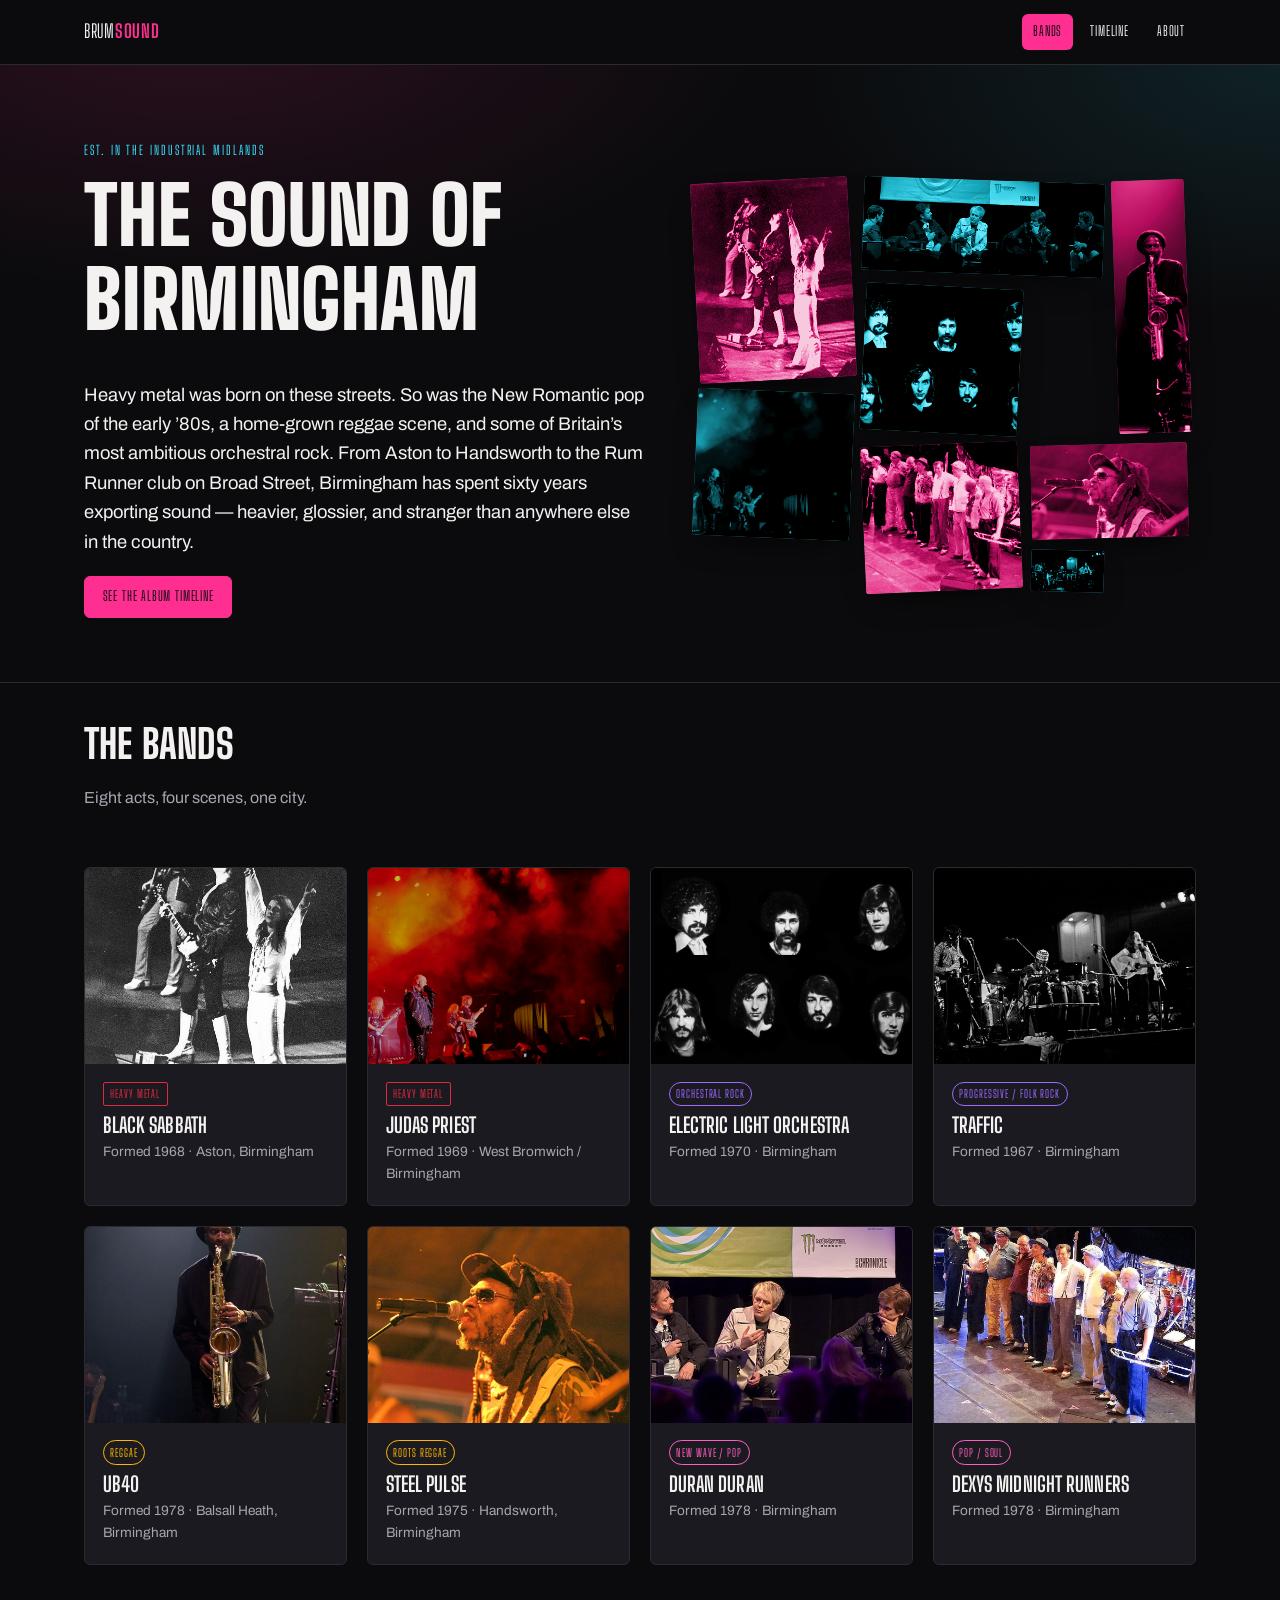
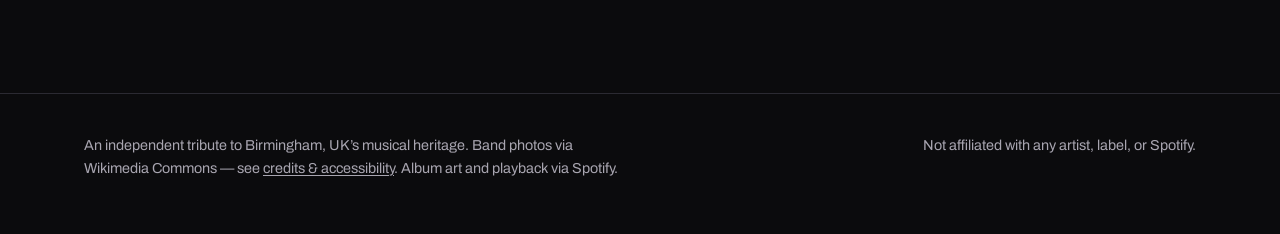
==== index.html @ 307f9cf7 "chore: project setup" ====
<!doctype html>
<html lang="en">
<head>
<meta charset="utf-8">
<meta name="viewport" content="width=device-width, initial-scale=1">
<title>BrumSound — The Sound of Birmingham</title>
<meta name="description" content="A musical heritage site profiling Birmingham&#x27;s most influential bands: Black Sabbath, Judas Priest, ELO, Traffic, UB40, Steel Pulse, Duran Duran and Dexys Midnight Runners.">
<link rel="preconnect" href="https://fonts.googleapis.com">
<link rel="preconnect" href="https://fonts.gstatic.com" crossorigin>
<link rel="stylesheet" href="css/base.css">
<link rel="stylesheet" href="css/themes.css">
</head>
<body>
<a class="skip-link" href="#main">Skip to content</a>
<header class="site-header">
  <div class="container">
    <a class="site-logo" href="index.html">Brum<strong>Sound</strong></a>
    <nav class="site-nav" aria-label="Primary">
      <ul>
        <li><a href="index.html">Bands</a></li>
        <li><a href="timeline.html">Timeline</a></li>
        <li><a href="about.html">About</a></li>
      </ul>
    </nav>
  </div>
</header>
<main id="main">
  <section class="hero">
    <div class="container hero-grid">
      <div class="hero-copy">
        <span class="eyebrow">Est. in the industrial Midlands</span>
        <h1>The Sound of Birmingham</h1>
        <p class="lede">Heavy metal was born on these streets. So was the New Romantic pop of the early &rsquo;80s,
          a home-grown reggae scene, and some of Britain&rsquo;s most ambitious orchestral rock. From
          Aston to Handsworth to the Rum Runner club on Broad Street, Birmingham has spent sixty years
          exporting sound &mdash; heavier, glossier, and stranger than anywhere else in the country.</p>
        <p><a class="btn" href="timeline.html">See the album timeline</a></p>
      </div>
      <div class="hero-collage" aria-hidden="true">
        <div class="collage-tile ct-1"><img src="images/black-sabbath.jpg" alt="" loading="lazy" width="501" height="640"></div>
        <div class="collage-tile ct-2"><img src="images/duran-duran.jpg" alt="" loading="lazy" width="960" height="357"></div>
        <div class="collage-tile ct-3"><img src="images/ub40.jpg" alt="" loading="lazy" width="960" height="1440"></div>
        <div class="collage-tile ct-4"><img src="images/elo.png" alt="" loading="lazy" width="846" height="582"></div>
        <div class="collage-tile ct-5"><img src="images/steel-pulse.jpg" alt="" loading="lazy" width="960" height="640"></div>
        <div class="collage-tile ct-6"><img src="images/judas-priest.jpg" alt="" loading="lazy" width="960" height="639"></div>
        <div class="collage-tile ct-7"><img src="images/dexys.jpg" alt="" loading="lazy" width="960" height="779"></div>
        <div class="collage-tile ct-8"><img src="images/traffic.jpg" alt="" loading="lazy" width="960" height="641"></div>
      </div>
    </div>
  </section>

  <section class="container">
    <h2 style="margin-top:2.5rem;">The Bands</h2>
    <p>Eight acts, four scenes, one city.</p>
    <div class="band-grid">
      <a class="band-card" href="bands/black-sabbath.html">
        <div class="band-card-media">
          <img src="images/black-sabbath.jpg" alt="" loading="lazy" width="501" height="640">
        </div>
        <div class="band-card-body" data-theme="metal">
          <span class="badge">Heavy Metal</span>
          <h3>Black Sabbath</h3>
          <p class="meta">Formed 1968 &middot; Aston, Birmingham</p>
        </div>
      </a>
      <a class="band-card" href="bands/judas-priest.html">
        <div class="band-card-media">
          <img src="images/judas-priest.jpg" alt="" loading="lazy" width="960" height="639">
        </div>
        <div class="band-card-body" data-theme="metal">
          <span class="badge">Heavy Metal</span>
          <h3>Judas Priest</h3>
          <p class="meta">Formed 1969 &middot; West Bromwich / Birmingham</p>
        </div>
      </a>
      <a class="band-card" href="bands/elo.html">
        <div class="band-card-media">
          <img src="images/elo.png" alt="" loading="lazy" width="846" height="582">
        </div>
        <div class="band-card-body" data-theme="cosmic">
          <span class="badge">Orchestral Rock</span>
          <h3>Electric Light Orchestra</h3>
          <p class="meta">Formed 1970 &middot; Birmingham</p>
        </div>
      </a>
      <a class="band-card" href="bands/traffic.html">
        <div class="band-card-media">
          <img src="images/traffic.jpg" alt="" loading="lazy" width="960" height="641">
        </div>
        <div class="band-card-body" data-theme="cosmic">
          <span class="badge">Progressive / Folk Rock</span>
          <h3>Traffic</h3>
          <p class="meta">Formed 1967 &middot; Birmingham</p>
        </div>
      </a>
      <a class="band-card" href="bands/ub40.html">
        <div class="band-card-media">
          <img src="images/ub40.jpg" alt="" loading="lazy" width="960" height="1440">
        </div>
        <div class="band-card-body" data-theme="reggae">
          <span class="badge">Reggae</span>
          <h3>UB40</h3>
          <p class="meta">Formed 1978 &middot; Balsall Heath, Birmingham</p>
        </div>
      </a>
      <a class="band-card" href="bands/steel-pulse.html">
        <div class="band-card-media">
          <img src="images/steel-pulse.jpg" alt="" loading="lazy" width="960" height="640">
        </div>
        <div class="band-card-body" data-theme="reggae">
          <span class="badge">Roots Reggae</span>
          <h3>Steel Pulse</h3>
          <p class="meta">Formed 1975 &middot; Handsworth, Birmingham</p>
        </div>
      </a>
      <a class="band-card" href="bands/duran-duran.html">
        <div class="band-card-media">
          <img src="images/duran-duran.jpg" alt="" loading="lazy" width="960" height="357">
        </div>
        <div class="band-card-body" data-theme="pop">
          <span class="badge">New Wave / Pop</span>
          <h3>Duran Duran</h3>
          <p class="meta">Formed 1978 &middot; Birmingham</p>
        </div>
      </a>
      <a class="band-card" href="bands/dexys.html">
        <div class="band-card-media">
          <img src="images/dexys.jpg" alt="" loading="lazy" width="960" height="779">
        </div>
        <div class="band-card-body" data-theme="pop">
          <span class="badge">Pop / Soul</span>
          <h3>Dexys Midnight Runners</h3>
          <p class="meta">Formed 1978 &middot; Birmingham</p>
        </div>
      </a>
    </div>
  </section>
</main>
<footer class="site-footer">
  <div class="container">
    <p>An independent tribute to Birmingham, UK&rsquo;s musical heritage. Band photos via Wikimedia Commons
      &mdash; see <a href="about.html">credits &amp; accessibility</a>. Album art and playback via Spotify.</p>
    <p>Not affiliated with any artist, label, or Spotify.</p>
  </div>
</footer>
<script src="js/main.js"></script>
</body>
</html>
---- css/base.css ----
/* Birmingham Musical Heritage — base design system
   Shared skeleton: dark ground, one neon accent thread, bold display type.
   Per-band "mood" overrides live in themes.css and hang off [data-theme]. */

@import url('https://fonts.googleapis.com/css2?family=Big+Shoulders+Display:wght@600;700;800;900&family=Archivo:wght@400;500;600&display=swap');

:root {
  --bg: #0b0b0d;
  --bg-elevated: #16151a;
  --bg-card: #1b1a20;
  --text: #f4f2f0;
  --text-muted: #a8a5b0;
  --border: #2b2a32;

  /* the one thread that ties every page together, metal or pop */
  --accent: #ff2f92;
  --accent-2: #33e6ff;

  /* per-band mood, overridden by themes.css; sane defaults here */
  --accent-band: var(--accent);
  --accent-band-2: var(--accent-2);
  --band-tint: #141318;
  --shape-radius: 6px;

  --font-display: 'Big Shoulders Display', 'Arial Narrow', sans-serif;
  --font-body: 'Archivo', system-ui, -apple-system, sans-serif;

  --container: 72rem;
  color-scheme: dark;
}

* { box-sizing: border-box; }

html { scroll-behavior: smooth; }
@media (prefers-reduced-motion: reduce) {
  html { scroll-behavior: auto; }
  *, *::before, *::after { animation-duration: 0.01ms !important; animation-iteration-count: 1 !important; transition-duration: 0.01ms !important; }
}

body {
  margin: 0;
  background: var(--bg);
  color: var(--text);
  font-family: var(--font-body);
  line-height: 1.6;
  -webkit-font-smoothing: antialiased;
}

img { max-width: 100%; display: block; }

a {
  color: var(--accent-2);
  text-decoration-thickness: 1px;
  text-underline-offset: 0.15em;
}
a:hover { color: var(--accent); }

:focus-visible {
  outline: 3px solid var(--accent);
  outline-offset: 3px;
}

h1, h2, h3, h4 {
  font-family: var(--font-display);
  font-weight: 800;
  text-transform: uppercase;
  letter-spacing: 0.005em;
  line-height: 1.05;
  margin: 0 0 0.5em;
}

h1 { font-size: clamp(2.8rem, 7vw, 5rem); font-weight: 900; }
h2 { font-size: clamp(1.8rem, 4vw, 2.5rem); }
h3 { font-size: 1.3rem; font-weight: 700; }

p { margin: 0 0 1em; color: var(--text-muted); max-width: 68ch; }

.container {
  max-width: var(--container);
  margin: 0 auto;
  padding: 0 1.25rem;
}

/* skip link */
.skip-link {
  position: absolute;
  left: -999px;
  top: auto;
  background: var(--accent);
  color: #0b0b0d;
  padding: 0.75em 1.25em;
  font-weight: 600;
  z-index: 100;
  border-radius: 0 0 6px 0;
}
.skip-link:focus {
  left: 0;
  top: 0;
}

/* site header */
.site-header {
  border-bottom: 1px solid var(--border);
  position: sticky;
  top: 0;
  background: var(--bg);
  z-index: 50;
}
.site-header .container {
  display: flex;
  flex-wrap: wrap;
  align-items: center;
  justify-content: space-between;
  gap: 0.75rem;
  padding-top: 0.9rem;
  padding-bottom: 0.9rem;
}
.site-logo {
  font-family: var(--font-display);
  text-transform: uppercase;
  font-size: 1.15rem;
  letter-spacing: 0.04em;
  color: var(--text);
  text-decoration: none;
}
.site-logo:hover { color: var(--accent); }
.site-logo strong { color: var(--accent); }

.site-nav ul {
  list-style: none;
  display: flex;
  flex-wrap: wrap;
  gap: 0.4rem;
  margin: 0;
  padding: 0;
}
.site-nav a {
  display: inline-block;
  color: var(--text);
  text-decoration: none;
  font-family: var(--font-display);
  text-transform: uppercase;
  font-size: 0.85rem;
  letter-spacing: 0.06em;
  padding: 0.5em 0.8em;
  border-radius: var(--shape-radius, 6px);
}
.site-nav a:hover,
.site-nav a[aria-current="page"] {
  color: #0b0b0d;
  background: var(--accent);
}

/* footer */
.site-footer {
  border-top: 1px solid var(--border);
  margin-top: 4rem;
  padding: 2.5rem 0;
  color: var(--text-muted);
  font-size: 0.9rem;
}
.site-footer a { color: var(--text-muted); }
.site-footer a:hover { color: var(--accent-2); }
.site-footer .container {
  display: flex;
  flex-wrap: wrap;
  justify-content: space-between;
  gap: 1rem;
}

/* hero */
.hero {
  padding: 4.5rem 0 3rem;
  border-bottom: 1px solid var(--border);
  background:
    radial-gradient(60rem 30rem at 15% -10%, rgba(255,47,146,0.14), transparent 60%),
    radial-gradient(50rem 26rem at 100% 0%, rgba(51,230,255,0.10), transparent 60%);
}
.hero p.lede {
  font-size: 1.15rem;
  color: var(--text);
  max-width: 60ch;
}

.hero-grid {
  display: grid;
  grid-template-columns: minmax(0, 1.05fr) minmax(0, 0.95fr);
  gap: 2.5rem;
  align-items: center;
}
@media (max-width: 58rem) {
  .hero-grid { grid-template-columns: 1fr; }
}

/* hero photo collage: a pinned-up wall of the bands, in duotone */
.hero-collage {
  display: grid;
  grid-template-columns: repeat(6, 1fr);
  grid-auto-rows: 2.6rem;
  gap: 0.7rem;
  padding: 1rem 0.5rem;
}
.collage-tile {
  position: relative;
  overflow: hidden;
  border-radius: 3px;
  box-shadow: 0 14px 30px -12px rgba(0, 0, 0, 0.7);
  transform: rotate(var(--tilt, 0deg));
  transition: transform 0.2s ease;
}
.collage-tile:hover { transform: rotate(var(--tilt, 0deg)) scale(1.04); z-index: 2; }
.collage-tile img {
  width: 100%;
  height: 100%;
  object-fit: cover;
  filter: grayscale(1) contrast(1.2) brightness(0.85);
}
.collage-tile::after {
  content: "";
  position: absolute;
  inset: 0;
  mix-blend-mode: color;
  background: var(--tile-tint, var(--accent));
  opacity: 0.82;
  transition: opacity 0.2s ease;
}
.collage-tile:hover::after { opacity: 0.15; }

.ct-1 { grid-column: 1 / 3; grid-row: 1 / 5; --tilt: -3deg; --tile-tint: var(--accent); }
.ct-2 { grid-column: 3 / 6; grid-row: 1 / 3; --tilt: 2deg; --tile-tint: var(--accent-2); }
.ct-3 { grid-column: 6 / 7; grid-row: 1 / 6; --tilt: -2deg; --tile-tint: var(--accent); }
.ct-4 { grid-column: 3 / 5; grid-row: 3 / 6; --tilt: 3deg; --tile-tint: var(--accent-2); }
.ct-5 { grid-column: 5 / 7; grid-row: 6 / 8; --tilt: -1.5deg; --tile-tint: var(--accent); }
.ct-6 { grid-column: 1 / 3; grid-row: 5 / 8; --tilt: 2.5deg; --tile-tint: var(--accent-2); }
.ct-7 { grid-column: 3 / 5; grid-row: 6 / 9; --tilt: -2.5deg; --tile-tint: var(--accent); }
.ct-8 { grid-column: 5 / 6; grid-row: 8 / 9; --tilt: 1.5deg; --tile-tint: var(--accent-2); }

@media (max-width: 58rem) {
  .hero-collage { grid-auto-rows: 3.6rem; }
}
@media (max-width: 30rem) {
  .hero-collage {
    grid-template-columns: repeat(4, 1fr);
    grid-auto-rows: 3.2rem;
  }
  .ct-1 { grid-column: 1 / 3; grid-row: 1 / 4; }
  .ct-2 { grid-column: 3 / 5; grid-row: 1 / 3; }
  .ct-3 { display: none; }
  .ct-4 { grid-column: 3 / 5; grid-row: 3 / 5; }
  .ct-5 { display: none; }
  .ct-6 { grid-column: 1 / 3; grid-row: 4 / 6; }
  .ct-7 { grid-column: 3 / 5; grid-row: 5 / 7; }
  .ct-8 { display: none; }
}
@media (prefers-reduced-motion: reduce) {
  .collage-tile:hover { transform: rotate(var(--tilt, 0deg)); }
}
.eyebrow {
  font-family: var(--font-display);
  text-transform: uppercase;
  letter-spacing: 0.15em;
  font-size: 0.8rem;
  color: var(--accent-2);
  display: inline-block;
  margin-bottom: 0.75rem;
}

/* band grid on homepage */
.band-grid {
  display: grid;
  grid-template-columns: repeat(auto-fill, minmax(15.5rem, 1fr));
  gap: 1.25rem;
  padding: 2.5rem 0 4rem;
}
.band-card {
  background: var(--bg-card);
  border: 1px solid var(--border);
  border-radius: var(--shape-radius, 8px);
  overflow: hidden;
  text-decoration: none;
  color: var(--text);
  display: flex;
  flex-direction: column;
  transition: transform 0.15s ease, border-color 0.15s ease;
}
.band-card:hover,
.band-card:focus-visible {
  transform: translateY(-3px);
  border-color: var(--accent-band, var(--accent));
}
.band-card .band-card-media {
  aspect-ratio: 4 / 3;
  overflow: hidden;
  background: #000;
}
.band-card img { width: 100%; height: 100%; object-fit: cover; }
.band-card-body { padding: 1rem 1.1rem 1.25rem; }
.band-card h3 { margin-bottom: 0.25rem; }
.band-card .meta { color: var(--text-muted); font-size: 0.85rem; margin: 0; }
.badge {
  display: inline-block;
  font-family: var(--font-display);
  text-transform: uppercase;
  font-size: 0.7rem;
  letter-spacing: 0.08em;
  padding: 0.2em 0.6em;
  border-radius: 999px;
  border: 1px solid currentColor;
  color: var(--accent-band, var(--accent));
  margin-bottom: 0.6rem;
}

/* section spacing */
.section { padding: 3rem 0; }
.section-tight { padding: 1.5rem 0 3rem; }

/* band page */
.band-hero {
  padding: 3rem 0 2.5rem;
  border-bottom: 1px solid var(--border);
  background: linear-gradient(180deg, var(--band-tint), var(--bg) 85%);
}
.band-hero-grid {
  display: grid;
  grid-template-columns: minmax(0, 1.1fr) minmax(0, 0.9fr);
  gap: 2.5rem;
  align-items: center;
}
@media (max-width: 46rem) {
  .band-hero-grid { grid-template-columns: 1fr; }
}
.band-photo {
  border-radius: var(--shape-radius, 8px);
  overflow: hidden;
  border: 1px solid var(--border);
}
.band-photo img { width: 100%; height: auto; }
.photo-credit {
  font-size: 0.78rem;
  color: var(--text-muted);
  margin-top: 0.5rem;
}
.photo-credit a { color: var(--text-muted); }

.meta-list {
  list-style: none;
  padding: 0;
  margin: 1.25rem 0;
  display: grid;
  grid-template-columns: repeat(auto-fit, minmax(9rem, 1fr));
  gap: 1rem;
}
.meta-list dt {
  font-family: var(--font-display);
  text-transform: uppercase;
  font-size: 0.72rem;
  letter-spacing: 0.08em;
  color: var(--accent-band, var(--accent));
  margin-bottom: 0.2rem;
}
.meta-list dd { margin: 0; color: var(--text); font-size: 0.95rem; }

.members {
  list-style: none;
  padding: 0;
  margin: 0.5rem 0 0;
}
.members li {
  padding: 0.4em 0;
  border-bottom: 1px dashed var(--border);
  color: var(--text);
}
.members li:last-child { border-bottom: none; }

/* discography */
.discography {
  display: grid;
  gap: 1.5rem;
  grid-template-columns: repeat(auto-fit, minmax(17rem, 1fr));
}
.album-card {
  background: var(--bg-card);
  border: 1px solid var(--border);
  border-radius: var(--shape-radius, 8px);
  padding: 1.1rem;
}
.album-card h3 {
  font-size: 1.05rem;
  margin-bottom: 0.1rem;
}
.album-year {
  color: var(--accent-band, var(--accent));
  font-family: var(--font-display);
  font-size: 0.85rem;
  letter-spacing: 0.04em;
  margin: 0 0 0.75rem;
}
.spotify-embed {
  border-radius: 8px;
  overflow: hidden;
  border: 1px solid var(--border);
}
.spotify-embed iframe { display: block; width: 100%; }
.spotify-link {
  display: inline-block;
  margin-top: 0.7rem;
  font-size: 0.85rem;
}

/* buttons */
.btn {
  display: inline-block;
  font-family: var(--font-display);
  text-transform: uppercase;
  letter-spacing: 0.06em;
  font-size: 0.85rem;
  text-decoration: none;
  padding: 0.7em 1.3em;
  border-radius: var(--shape-radius, 6px);
  background: var(--accent);
  color: #0b0b0d;
  border: 1px solid var(--accent);
}
.btn:hover { background: transparent; color: var(--accent); }
.btn-outline {
  background: transparent;
  color: var(--text);
  border-color: var(--border);
}
.btn-outline:hover { border-color: var(--accent-2); color: var(--accent-2); }

/* about page */
.credit-list {
  list-style: none;
  padding: 0;
  margin: 1rem 0;
  display: grid;
  gap: 0.6rem;
}
.credit-list li {
  padding: 0.6rem 0.8rem;
  background: var(--bg-card);
  border: 1px solid var(--border);
  border-radius: 6px;
  font-size: 0.9rem;
}

/* visually-hidden utility */
.visually-hidden {
  position: absolute;
  width: 1px; height: 1px;
  padding: 0; margin: -1px;
  overflow: hidden;
  clip: rect(0,0,0,0);
  white-space: nowrap;
  border: 0;
}
---- css/themes.css ----
/* Per-band mood shifts. One layout system (base.css), four moods. */

[data-theme="metal"] {
  --accent-band: #e0293f;
  --accent-band-2: #c7cad1;
  --band-tint: #1a0508;
  --shape-radius: 2px;
}

[data-theme="pop"] {
  --accent-band: #ff5fc1;
  --accent-band-2: #ffd23f;
  --band-tint: #1a0c1f;
  --shape-radius: 999px;
}

[data-theme="reggae"] {
  --accent-band: #ffb703;
  --accent-band-2: #2fbf71;
  --band-tint: #10140a;
  --shape-radius: 10px;
}

[data-theme="cosmic"] {
  --accent-band: #9a6bff;
  --accent-band-2: #4ea8ff;
  --band-tint: #090920;
  --shape-radius: 999px;
}

/* metal: sharper corners everywhere on the page */
[data-theme="metal"] .band-photo,
[data-theme="metal"] .album-card,
[data-theme="metal"] .badge {
  border-radius: 2px;
}

/* pop: rounder, glossier cards */
[data-theme="pop"] .band-photo,
[data-theme="pop"] .album-card {
  border-radius: 18px;
}

/* cosmic: soft glow behind the hero photo */
[data-theme="cosmic"] .band-photo {
  box-shadow: 0 0 60px -10px rgba(154, 107, 255, 0.35);
}

/* reggae: warm glow */
[data-theme="reggae"] .band-photo {
  box-shadow: 0 0 50px -12px rgba(255, 183, 3, 0.3);
}

/* timeline diagram */
.timeline-wrap {
  overflow-x: auto;
  padding-bottom: 1rem;
  margin: 0 -1.25rem;
  padding-left: 1.25rem;
  padding-right: 1.25rem;
}
.timeline-diagram {
  position: relative;
  min-width: 64rem;
  padding: 1rem 0 0.5rem;
}
.timeline-axis {
  position: relative;
  height: 2rem;
  border-bottom: 1px solid var(--border);
  margin-bottom: 0.5rem;
}
.timeline-tick {
  position: absolute;
  bottom: 0;
  transform: translateX(-50%);
  font-family: var(--font-display);
  font-size: 0.75rem;
  color: var(--text-muted);
  padding-bottom: 0.4rem;
  border-left: 1px solid var(--border);
  padding-left: 0.4rem;
  height: 100%;
  display: flex;
  align-items: flex-end;
}
.timeline-lane {
  position: relative;
  height: 3.1rem;
  border-bottom: 1px dashed var(--border);
  display: flex;
  align-items: center;
}
.timeline-lane-label {
  position: sticky;
  left: 0;
  background: var(--bg);
  padding-right: 0.75rem;
  font-family: var(--font-display);
  text-transform: uppercase;
  font-size: 0.78rem;
  letter-spacing: 0.04em;
  color: var(--text);
  white-space: nowrap;
  width: 9rem;
  flex: none;
}
.timeline-track { position: relative; flex: 1; height: 100%; }
.timeline-node {
  position: absolute;
  top: 50%;
  transform: translate(-50%, -50%);
  width: 0.65rem;
  height: 0.65rem;
  border-radius: 50%;
  border: 2px solid var(--bg);
  text-decoration: none;
}
.timeline-node:hover,
.timeline-node:focus-visible {
  width: 0.85rem;
  height: 0.85rem;
  z-index: 2;
}
.timeline-node-label {
  position: absolute;
  top: 1.1rem;
  left: 50%;
  transform: translateX(-50%);
  font-size: 0.7rem;
  color: var(--text);
  white-space: nowrap;
  pointer-events: none;
  background: var(--bg-elevated);
  border: 1px solid var(--border);
  padding: 0.15em 0.5em;
  border-radius: 4px;
  opacity: 0;
  visibility: hidden;
  transition: opacity 0.1s ease;
  z-index: 3;
}
.timeline-node:hover + .timeline-node-label,
.timeline-node:focus-visible + .timeline-node-label {
  opacity: 1;
  visibility: visible;
}

.timeline-legend {
  display: flex;
  flex-wrap: wrap;
  gap: 0.5rem 1.25rem;
  margin: 1.5rem 0 0.5rem;
}
.timeline-legend li {
  display: flex;
  align-items: center;
  gap: 0.5rem;
  font-size: 0.85rem;
  color: var(--text-muted);
}
.timeline-legend .dot {
  width: 0.7rem;
  height: 0.7rem;
  border-radius: 50%;
  display: inline-block;
}

/* no-JS / progressive-enhancement fallback list */
.timeline-fallback {
  margin-top: 1rem;
}
.timeline-fallback h3 {
  font-size: 1rem;
  color: var(--text);
}
.timeline-fallback ol {
  list-style: none;
  margin: 0 0 1.5rem;
  padding: 0;
  border-left: 2px solid var(--border);
}
.timeline-fallback li {
  padding: 0.3rem 0 0.3rem 1rem;
  color: var(--text-muted);
  font-size: 0.92rem;
}
.timeline-fallback strong { color: var(--text); }
.js .timeline-fallback { display: none; }

/* fixed mood colors for timeline nodes (page isn't scoped to one band theme) */
.timeline-node--metal { background: #e0293f; }
.timeline-node--pop { background: #ff5fc1; }
.timeline-node--reggae { background: #ffb703; }
.timeline-node--cosmic { background: #9a6bff; }
.timeline-legend .dot--metal { background: #e0293f; }
.timeline-legend .dot--pop { background: #ff5fc1; }
.timeline-legend .dot--reggae { background: #ffb703; }
.timeline-legend .dot--cosmic { background: #9a6bff; }
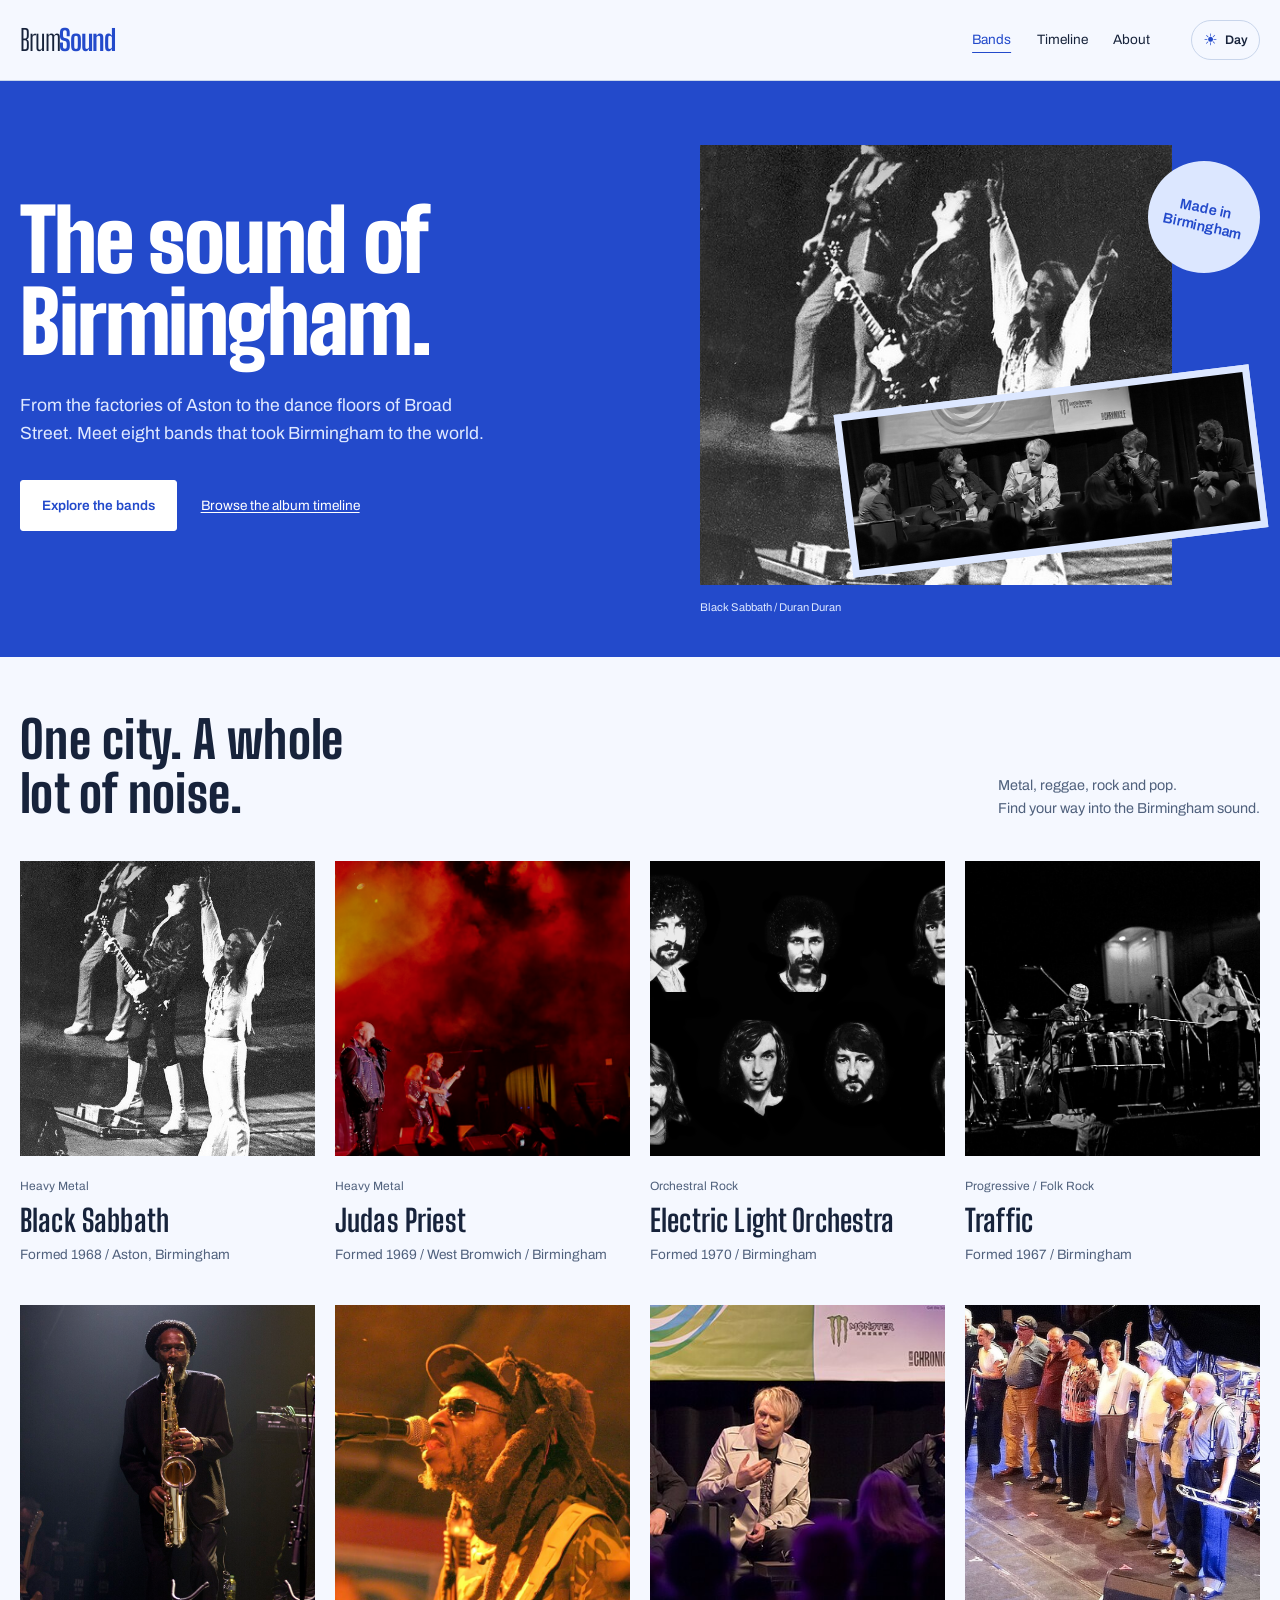
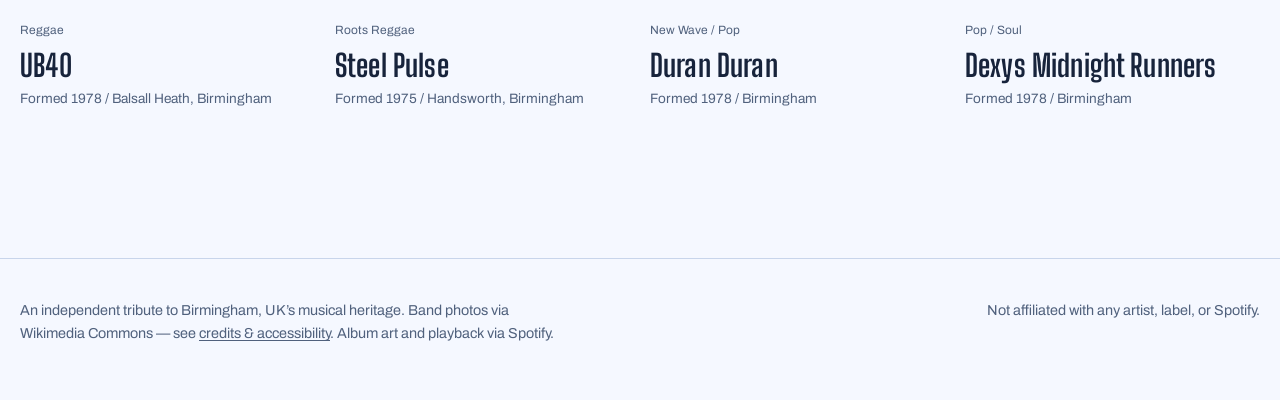
==== commit 50e1c2ea: "refactor: UI" ====
--- a/index.html
+++ b/index.html
@@ -10,7 +10,7 @@
 <link rel="stylesheet" href="css/base.css">
 <link rel="stylesheet" href="css/themes.css">
 </head>
-<body>
+<body class="home-page">
 <a class="skip-link" href="#main">Skip to content</a>
 <header class="site-header">
   <div class="container">
@@ -28,30 +28,21 @@
   <section class="hero">
     <div class="container hero-grid">
       <div class="hero-copy">
-        <span class="eyebrow">Est. in the industrial Midlands</span>
-        <h1>The Sound of Birmingham</h1>
-        <p class="lede">Heavy metal was born on these streets. So was the New Romantic pop of the early &rsquo;80s,
-          a home-grown reggae scene, and some of Britain&rsquo;s most ambitious orchestral rock. From
-          Aston to Handsworth to the Rum Runner club on Broad Street, Birmingham has spent sixty years
-          exporting sound &mdash; heavier, glossier, and stranger than anywhere else in the country.</p>
-        <p><a class="btn" href="timeline.html">See the album timeline</a></p>
+        <h1>The sound of<br>Birmingham.</h1>
+        <p class="lede">From the factories of Aston to the dance floors of Broad Street. Meet eight bands that took Birmingham to the world.</p>
+        <div class="hero-actions"><a class="btn" href="#bands">Explore the bands</a><a class="text-link" href="timeline.html">Browse the album timeline</a></div>
       </div>
-      <div class="hero-collage" aria-hidden="true">
-        <div class="collage-tile ct-1"><img src="images/black-sabbath.jpg" alt="" loading="lazy" width="501" height="640"></div>
-        <div class="collage-tile ct-2"><img src="images/duran-duran.jpg" alt="" loading="lazy" width="960" height="357"></div>
-        <div class="collage-tile ct-3"><img src="images/ub40.jpg" alt="" loading="lazy" width="960" height="1440"></div>
-        <div class="collage-tile ct-4"><img src="images/elo.png" alt="" loading="lazy" width="846" height="582"></div>
-        <div class="collage-tile ct-5"><img src="images/steel-pulse.jpg" alt="" loading="lazy" width="960" height="640"></div>
-        <div class="collage-tile ct-6"><img src="images/judas-priest.jpg" alt="" loading="lazy" width="960" height="639"></div>
-        <div class="collage-tile ct-7"><img src="images/dexys.jpg" alt="" loading="lazy" width="960" height="779"></div>
-        <div class="collage-tile ct-8"><img src="images/traffic.jpg" alt="" loading="lazy" width="960" height="641"></div>
+      <div class="hero-art" aria-hidden="true">
+        <div class="sleeve-photo"><img src="images/black-sabbath.jpg" alt="" width="501" height="640" fetchpriority="high"></div>
+        <div class="sleeve-inset"><img src="images/duran-duran.jpg" alt="" width="960" height="357"></div>
+        <span class="sleeve-caption">Black Sabbath / Duran Duran</span>
+        <span class="record-label">Made in<br>Birmingham</span>
       </div>
     </div>
   </section>
 
-  <section class="container">
-    <h2 style="margin-top:2.5rem;">The Bands</h2>
-    <p>Eight acts, four scenes, one city.</p>
+  <section class="container band-directory" id="bands">
+    <div class="directory-heading"><h2>One city. A whole lot of noise.</h2><p>Metal, reggae, rock and pop.<br>Find your way into the Birmingham sound.</p></div>
     <div class="band-grid">
       <a class="band-card" href="bands/black-sabbath.html">
         <div class="band-card-media">
@@ -60,7 +51,7 @@
         <div class="band-card-body" data-theme="metal">
           <span class="badge">Heavy Metal</span>
           <h3>Black Sabbath</h3>
-          <p class="meta">Formed 1968 &middot; Aston, Birmingham</p>
+          <p class="meta">Formed 1968 / Aston, Birmingham</p>
         </div>
       </a>
       <a class="band-card" href="bands/judas-priest.html">
@@ -70,7 +61,7 @@
         <div class="band-card-body" data-theme="metal">
           <span class="badge">Heavy Metal</span>
           <h3>Judas Priest</h3>
-          <p class="meta">Formed 1969 &middot; West Bromwich / Birmingham</p>
+          <p class="meta">Formed 1969 / West Bromwich / Birmingham</p>
         </div>
       </a>
       <a class="band-card" href="bands/elo.html">
@@ -80,7 +71,7 @@
         <div class="band-card-body" data-theme="cosmic">
           <span class="badge">Orchestral Rock</span>
           <h3>Electric Light Orchestra</h3>
-          <p class="meta">Formed 1970 &middot; Birmingham</p>
+          <p class="meta">Formed 1970 / Birmingham</p>
         </div>
       </a>
       <a class="band-card" href="bands/traffic.html">
@@ -90,7 +81,7 @@
         <div class="band-card-body" data-theme="cosmic">
           <span class="badge">Progressive / Folk Rock</span>
           <h3>Traffic</h3>
-          <p class="meta">Formed 1967 &middot; Birmingham</p>
+          <p class="meta">Formed 1967 / Birmingham</p>
         </div>
       </a>
       <a class="band-card" href="bands/ub40.html">
@@ -100,7 +91,7 @@
         <div class="band-card-body" data-theme="reggae">
           <span class="badge">Reggae</span>
           <h3>UB40</h3>
-          <p class="meta">Formed 1978 &middot; Balsall Heath, Birmingham</p>
+          <p class="meta">Formed 1978 / Balsall Heath, Birmingham</p>
         </div>
       </a>
       <a class="band-card" href="bands/steel-pulse.html">
@@ -110,7 +101,7 @@
         <div class="band-card-body" data-theme="reggae">
           <span class="badge">Roots Reggae</span>
           <h3>Steel Pulse</h3>
-          <p class="meta">Formed 1975 &middot; Handsworth, Birmingham</p>
+          <p class="meta">Formed 1975 / Handsworth, Birmingham</p>
         </div>
       </a>
       <a class="band-card" href="bands/duran-duran.html">
@@ -120,7 +111,7 @@
         <div class="band-card-body" data-theme="pop">
           <span class="badge">New Wave / Pop</span>
           <h3>Duran Duran</h3>
-          <p class="meta">Formed 1978 &middot; Birmingham</p>
+          <p class="meta">Formed 1978 / Birmingham</p>
         </div>
       </a>
       <a class="band-card" href="bands/dexys.html">
@@ -130,7 +121,7 @@
         <div class="band-card-body" data-theme="pop">
           <span class="badge">Pop / Soul</span>
           <h3>Dexys Midnight Runners</h3>
-          <p class="meta">Formed 1978 &middot; Birmingham</p>
+          <p class="meta">Formed 1978 / Birmingham</p>
         </div>
       </a>
     </div>
--- a/css/base.css
+++ b/css/base.css
@@ -1,20 +1,18 @@
-/* Birmingham Musical Heritage — base design system
-   Shared skeleton: dark ground, one neon accent thread, bold display type.
-   Per-band "mood" overrides live in themes.css and hang off [data-theme]. */
+/* BrumSound: cobalt record sleeves, bold condensed type, quiet archive layouts. */
 
 @import url('https://fonts.googleapis.com/css2?family=Big+Shoulders+Display:wght@600;700;800;900&family=Archivo:wght@400;500;600&display=swap');
 
 :root {
-  --bg: #0b0b0d;
-  --bg-elevated: #16151a;
-  --bg-card: #1b1a20;
-  --text: #f4f2f0;
-  --text-muted: #a8a5b0;
-  --border: #2b2a32;
+  --bg: #161d30;
+  --bg-elevated: #202b43;
+  --bg-card: #25324b;
+  --text: #f5f8ff;
+  --text-muted: #b5c3dc;
+  --border: #45516b;
 
   /* the one thread that ties every page together, metal or pop */
-  --accent: #ff2f92;
-  --accent-2: #33e6ff;
+  --accent: #aec9ff;
+  --accent-2: #b9d5ff;
 
   /* per-band mood, overridden by themes.css; sane defaults here */
   --accent-band: var(--accent);
@@ -25,7 +23,47 @@
   --font-display: 'Big Shoulders Display', 'Arial Narrow', sans-serif;
   --font-body: 'Archivo', system-ui, -apple-system, sans-serif;
 
-  --container: 72rem;
+  --container: 80rem;
+  color-scheme: dark;
+}
+
+/* Follow the visitor's OS until they make an explicit choice. */
+@media (prefers-color-scheme: light) {
+  :root:not([data-color-theme]) {
+    --bg: #f5f8ff;
+    --bg-elevated: #e3ecff;
+    --bg-card: #ffffff;
+    --text: #17233b;
+    --text-muted: #50617d;
+    --border: #c8d5eb;
+    --band-tint: #f3edf2;
+    --accent: #234acb;
+    --accent-2: #234acb;
+    color-scheme: light;
+  }
+}
+
+:root[data-color-theme="light"] {
+  --bg: #f5f8ff;
+  --bg-elevated: #e3ecff;
+  --bg-card: #ffffff;
+  --text: #17233b;
+  --text-muted: #50617d;
+  --border: #c8d5eb;
+  --band-tint: #f3edf2;
+  --accent: #234acb;
+  --accent-2: #234acb;
+  color-scheme: light;
+}
+
+:root[data-color-theme="dark"] {
+  --bg: #161d30;
+  --bg-elevated: #202b43;
+  --bg-card: #25324b;
+  --text: #f5f8ff;
+  --text-muted: #b5c3dc;
+  --border: #45516b;
+  --band-tint: #141318;
   color-scheme: dark;
 }
 
@@ -63,7 +101,7 @@
 h1, h2, h3, h4 {
   font-family: var(--font-display);
   font-weight: 800;
-  text-transform: uppercase;
+  text-transform: none;
   letter-spacing: 0.005em;
   line-height: 1.05;
   margin: 0 0 0.5em;
@@ -87,7 +125,7 @@
   left: -999px;
   top: auto;
   background: var(--accent);
-  color: #0b0b0d;
+  color: #161d30;
   padding: 0.75em 1.25em;
   font-weight: 600;
   z-index: 100;
@@ -117,9 +155,9 @@
 }
 .site-logo {
   font-family: var(--font-display);
-  text-transform: uppercase;
-  font-size: 1.15rem;
-  letter-spacing: 0.04em;
+  text-transform: none;
+  font-size: 1.8rem;
+  letter-spacing: -0.04em;
   color: var(--text);
   text-decoration: none;
 }
@@ -130,7 +168,7 @@
   list-style: none;
   display: flex;
   flex-wrap: wrap;
-  gap: 0.4rem;
+  gap: 1rem;
   margin: 0;
   padding: 0;
 }
@@ -139,17 +177,33 @@
   color: var(--text);
   text-decoration: none;
   font-family: var(--font-display);
-  text-transform: uppercase;
-  font-size: 0.85rem;
-  letter-spacing: 0.06em;
+  text-transform: none;
+  font-size: 1rem;
+  letter-spacing: 0;
   padding: 0.5em 0.8em;
   border-radius: var(--shape-radius, 6px);
 }
 .site-nav a:hover,
 .site-nav a[aria-current="page"] {
-  color: #0b0b0d;
+  color: #161d30;
   background: var(--accent);
 }
+
+.theme-toggle {
+  display: inline-flex;
+  align-items: center;
+  gap: 0.45rem;
+  min-width: 5.5rem;
+  padding: 0.5em 0.75em;
+  border: 1px solid var(--border);
+  border-radius: 999px;
+  background: var(--bg-elevated);
+  color: var(--text);
+  font: 600 0.78rem/1 var(--font-body);
+  cursor: pointer;
+}
+.theme-toggle:hover { border-color: var(--accent); }
+.theme-toggle-icon { color: var(--accent); font-size: 1rem; }
 
 /* footer */
 .site-footer {
@@ -168,114 +222,54 @@
   gap: 1rem;
 }
 
-/* hero */
-.hero {
-  padding: 4.5rem 0 3rem;
-  border-bottom: 1px solid var(--border);
-  background:
-    radial-gradient(60rem 30rem at 15% -10%, rgba(255,47,146,0.14), transparent 60%),
-    radial-gradient(50rem 26rem at 100% 0%, rgba(51,230,255,0.10), transparent 60%);
-}
-.hero p.lede {
-  font-size: 1.15rem;
-  color: var(--text);
-  max-width: 60ch;
-}
-
-.hero-grid {
-  display: grid;
-  grid-template-columns: minmax(0, 1.05fr) minmax(0, 0.95fr);
-  gap: 2.5rem;
-  align-items: center;
-}
+/* A single record-sleeve composition anchors the homepage. */
+.hero { padding: 4rem 0; background: #234acb; color: #fff; }
+.hero h1 { color: #fff; }
+.hero p.lede { font-size: 1.1rem; color: #e0e9ff; max-width: 48ch; }
+.hero-grid { display: grid; grid-template-columns: 1.1fr 1fr; gap: 4rem; align-items: center; }
+.home-page .hero { padding: 4rem 0 4.5rem; }
+.hero-copy h1 { font-size: clamp(4rem, 6.7vw, 6.4rem); line-height: .96; letter-spacing: -.025em; margin-bottom: 1.8rem; }
+.hero-actions { display: flex; gap: 1.5rem; align-items: center; flex-wrap: wrap; margin-top: 2rem; }
+.hero-actions .btn { background: #fff; color: #234acb; border-color: #fff; padding: .85rem 1.3rem; }
+.hero-actions .btn:hover { background: #dce7ff; }
+.hero-actions .text-link { color: #fff; font-size: .85rem; }
+.hero-art { position: relative; height: 440px; margin-right: 1.5rem; }
+.sleeve-photo { position: absolute; inset: 0 12% 0 0; overflow: hidden; background: #162444; }
+.sleeve-photo img { width: 100%; height: 100%; object-fit: cover; object-position: center 35%; filter: grayscale(1); }
+.sleeve-inset { position: absolute; width: 78%; bottom: 2rem; right: -1.5rem; border: 7px solid #dce7ff; transform: rotate(-7deg); background: #dce7ff; }
+.sleeve-inset img { width: 100%; height: auto; filter: grayscale(1); }
+.sleeve-caption { position: absolute; bottom: -2rem; left: 0; font-size: .7rem; color: #dce7ff; }
+.record-label { position: absolute; right: -1.5rem; top: 1rem; width: 112px; height: 112px; display: flex; align-items: center; justify-content: center; border-radius: 50%; background: #dce7ff; color: #234acb; font-size: .9rem; font-weight: 600; line-height: 1.25; text-align: center; transform: rotate(12deg); }
+.eyebrow { display: inline-block; font-size: .9rem; margin-bottom: 1rem; color: inherit; }
+.band-directory { padding-top: 3.5rem; scroll-margin-top: 6rem; }
+.directory-heading { display: flex; align-items: end; justify-content: space-between; gap: 2rem; }
+.directory-heading h2 { max-width: 15ch; font-size: clamp(2.4rem, 4vw, 3.5rem); margin: 0; }
+.directory-heading p { margin: 0; font-size: .9rem; }
 @media (max-width: 58rem) {
-  .hero-grid { grid-template-columns: 1fr; }
-}
-
-/* hero photo collage: a pinned-up wall of the bands, in duotone */
-.hero-collage {
-  display: grid;
-  grid-template-columns: repeat(6, 1fr);
-  grid-auto-rows: 2.6rem;
-  gap: 0.7rem;
-  padding: 1rem 0.5rem;
-}
-.collage-tile {
-  position: relative;
-  overflow: hidden;
-  border-radius: 3px;
-  box-shadow: 0 14px 30px -12px rgba(0, 0, 0, 0.7);
-  transform: rotate(var(--tilt, 0deg));
-  transition: transform 0.2s ease;
-}
-.collage-tile:hover { transform: rotate(var(--tilt, 0deg)) scale(1.04); z-index: 2; }
-.collage-tile img {
-  width: 100%;
-  height: 100%;
-  object-fit: cover;
-  filter: grayscale(1) contrast(1.2) brightness(0.85);
-}
-.collage-tile::after {
-  content: "";
-  position: absolute;
-  inset: 0;
-  mix-blend-mode: color;
-  background: var(--tile-tint, var(--accent));
-  opacity: 0.82;
-  transition: opacity 0.2s ease;
-}
-.collage-tile:hover::after { opacity: 0.15; }
-
-.ct-1 { grid-column: 1 / 3; grid-row: 1 / 5; --tilt: -3deg; --tile-tint: var(--accent); }
-.ct-2 { grid-column: 3 / 6; grid-row: 1 / 3; --tilt: 2deg; --tile-tint: var(--accent-2); }
-.ct-3 { grid-column: 6 / 7; grid-row: 1 / 6; --tilt: -2deg; --tile-tint: var(--accent); }
-.ct-4 { grid-column: 3 / 5; grid-row: 3 / 6; --tilt: 3deg; --tile-tint: var(--accent-2); }
-.ct-5 { grid-column: 5 / 7; grid-row: 6 / 8; --tilt: -1.5deg; --tile-tint: var(--accent); }
-.ct-6 { grid-column: 1 / 3; grid-row: 5 / 8; --tilt: 2.5deg; --tile-tint: var(--accent-2); }
-.ct-7 { grid-column: 3 / 5; grid-row: 6 / 9; --tilt: -2.5deg; --tile-tint: var(--accent); }
-.ct-8 { grid-column: 5 / 6; grid-row: 8 / 9; --tilt: 1.5deg; --tile-tint: var(--accent-2); }
-
-@media (max-width: 58rem) {
-  .hero-collage { grid-auto-rows: 3.6rem; }
-}
-@media (max-width: 30rem) {
-  .hero-collage {
-    grid-template-columns: repeat(4, 1fr);
-    grid-auto-rows: 3.2rem;
-  }
-  .ct-1 { grid-column: 1 / 3; grid-row: 1 / 4; }
-  .ct-2 { grid-column: 3 / 5; grid-row: 1 / 3; }
-  .ct-3 { display: none; }
-  .ct-4 { grid-column: 3 / 5; grid-row: 3 / 5; }
-  .ct-5 { display: none; }
-  .ct-6 { grid-column: 1 / 3; grid-row: 4 / 6; }
-  .ct-7 { grid-column: 3 / 5; grid-row: 5 / 7; }
-  .ct-8 { display: none; }
-}
-@media (prefers-reduced-motion: reduce) {
-  .collage-tile:hover { transform: rotate(var(--tilt, 0deg)); }
-}
-.eyebrow {
-  font-family: var(--font-display);
-  text-transform: uppercase;
-  letter-spacing: 0.15em;
-  font-size: 0.8rem;
-  color: var(--accent-2);
-  display: inline-block;
-  margin-bottom: 0.75rem;
+  .hero-grid { gap: 2rem; }
+  .hero-art { height: 370px; }
+  .hero-copy h1 { font-size: clamp(3.6rem, 8vw, 6rem); }
+}
+@media (max-width: 42rem) {
+  .hero-grid { grid-template-columns: 1fr; gap: 3rem; }
+  .home-page .hero { padding: 2.5rem 0 4rem; }
+  .hero-copy h1 { font-size: clamp(3.5rem, 13vw, 5.4rem); }
+  .hero-art { height: 350px; max-width: 450px; width: calc(100% - 1.5rem); }
+  .directory-heading { display: block; }
+  .directory-heading p { margin-top: 1rem; }
 }
 
 /* band grid on homepage */
 .band-grid {
   display: grid;
-  grid-template-columns: repeat(auto-fill, minmax(15.5rem, 1fr));
+  grid-template-columns: repeat(4, minmax(0, 1fr));
   gap: 1.25rem;
   padding: 2.5rem 0 4rem;
 }
 .band-card {
-  background: var(--bg-card);
-  border: 1px solid var(--border);
-  border-radius: var(--shape-radius, 8px);
+  background: transparent;
+  border: 0;
+  border-radius: 0;
   overflow: hidden;
   text-decoration: none;
   color: var(--text);
@@ -289,18 +283,21 @@
   border-color: var(--accent-band, var(--accent));
 }
 .band-card .band-card-media {
-  aspect-ratio: 4 / 3;
+  aspect-ratio: 1 / 1;
   overflow: hidden;
   background: #000;
 }
 .band-card img { width: 100%; height: 100%; object-fit: cover; }
-.band-card-body { padding: 1rem 1.1rem 1.25rem; }
-.band-card h3 { margin-bottom: 0.25rem; }
+.band-card-body { padding: 1rem 0 1.25rem; }
+.band-card h3 { margin-bottom: 0.4rem; font-size: 1.9rem; color: var(--text); }
+.band-card .badge { color: var(--text-muted); padding: 0; border: 0; font-family: var(--font-body); letter-spacing: 0; font-size: .75rem; }
+@media (max-width: 58rem) { .band-grid { grid-template-columns: repeat(2, minmax(0, 1fr)); } }
+@media (max-width: 26rem) { .band-grid { gap: 1rem; } .band-card h3 { font-size: 1.45rem; } .band-card .meta { font-size: .75rem; } }
 .band-card .meta { color: var(--text-muted); font-size: 0.85rem; margin: 0; }
 .badge {
   display: inline-block;
   font-family: var(--font-display);
-  text-transform: uppercase;
+  text-transform: none;
   font-size: 0.7rem;
   letter-spacing: 0.08em;
   padding: 0.2em 0.6em;
@@ -352,7 +349,7 @@
 }
 .meta-list dt {
   font-family: var(--font-display);
-  text-transform: uppercase;
+  text-transform: none;
   font-size: 0.72rem;
   letter-spacing: 0.08em;
   color: var(--accent-band, var(--accent));
@@ -411,15 +408,15 @@
 .btn {
   display: inline-block;
   font-family: var(--font-display);
-  text-transform: uppercase;
+  text-transform: none;
   letter-spacing: 0.06em;
   font-size: 0.85rem;
   text-decoration: none;
   padding: 0.7em 1.3em;
   border-radius: var(--shape-radius, 6px);
-  background: var(--accent);
-  color: #0b0b0d;
-  border: 1px solid var(--accent);
+  background: #234acb;
+  color: #fff;
+  border: 1px solid #234acb;
 }
 .btn:hover { background: transparent; color: var(--accent); }
 .btn-outline {
@@ -455,3 +452,12 @@
   white-space: nowrap;
   border: 0;
 }
+
+/* Shared chrome stays quiet beside the cover art. */
+.site-header .container { justify-content: initial; min-height: 80px; }
+.site-logo { margin-right: auto; }
+.site-nav a { border-radius: 0; font-family: var(--font-body); font-size: .85rem; padding: .6rem .3rem; }
+.site-nav a:hover, .site-nav a[aria-current="page"] { background: transparent; color: var(--accent); text-decoration: underline; text-underline-offset: .5rem; }
+.theme-toggle { margin-left: 1.5rem; min-width: 0; background: transparent; padding: .7rem; }
+.btn { font-family: var(--font-body); font-weight: 600; text-transform: none; letter-spacing: 0; border-radius: 3px; }
+@media (max-width: 30rem) { .site-header .container { gap: .6rem; min-height: 72px; } .site-nav ul { gap: .7rem; } .theme-toggle { margin-left: 0; } .theme-toggle > span:last-child { display: none; } .site-logo { font-size: 1.45rem; } }
--- a/css/themes.css
+++ b/css/themes.css
@@ -26,6 +26,19 @@
   --accent-band-2: #4ea8ff;
   --band-tint: #090920;
   --shape-radius: 999px;
+}
+
+/* Keep each band's character while using light surfaces in day mode. */
+:root[data-color-theme="light"] [data-theme="metal"] { --band-tint: #f8e8e9; }
+:root[data-color-theme="light"] [data-theme="pop"] { --band-tint: #f9eafa; }
+:root[data-color-theme="light"] [data-theme="reggae"] { --band-tint: #f2f5e5; }
+:root[data-color-theme="light"] [data-theme="cosmic"] { --band-tint: #ececfa; }
+
+@media (prefers-color-scheme: light) {
+  :root:not([data-color-theme]) [data-theme="metal"] { --band-tint: #f8e8e9; }
+  :root:not([data-color-theme]) [data-theme="pop"] { --band-tint: #f9eafa; }
+  :root:not([data-color-theme]) [data-theme="reggae"] { --band-tint: #f2f5e5; }
+  :root:not([data-color-theme]) [data-theme="cosmic"] { --band-tint: #ececfa; }
 }
 
 /* metal: sharper corners everywhere on the page */
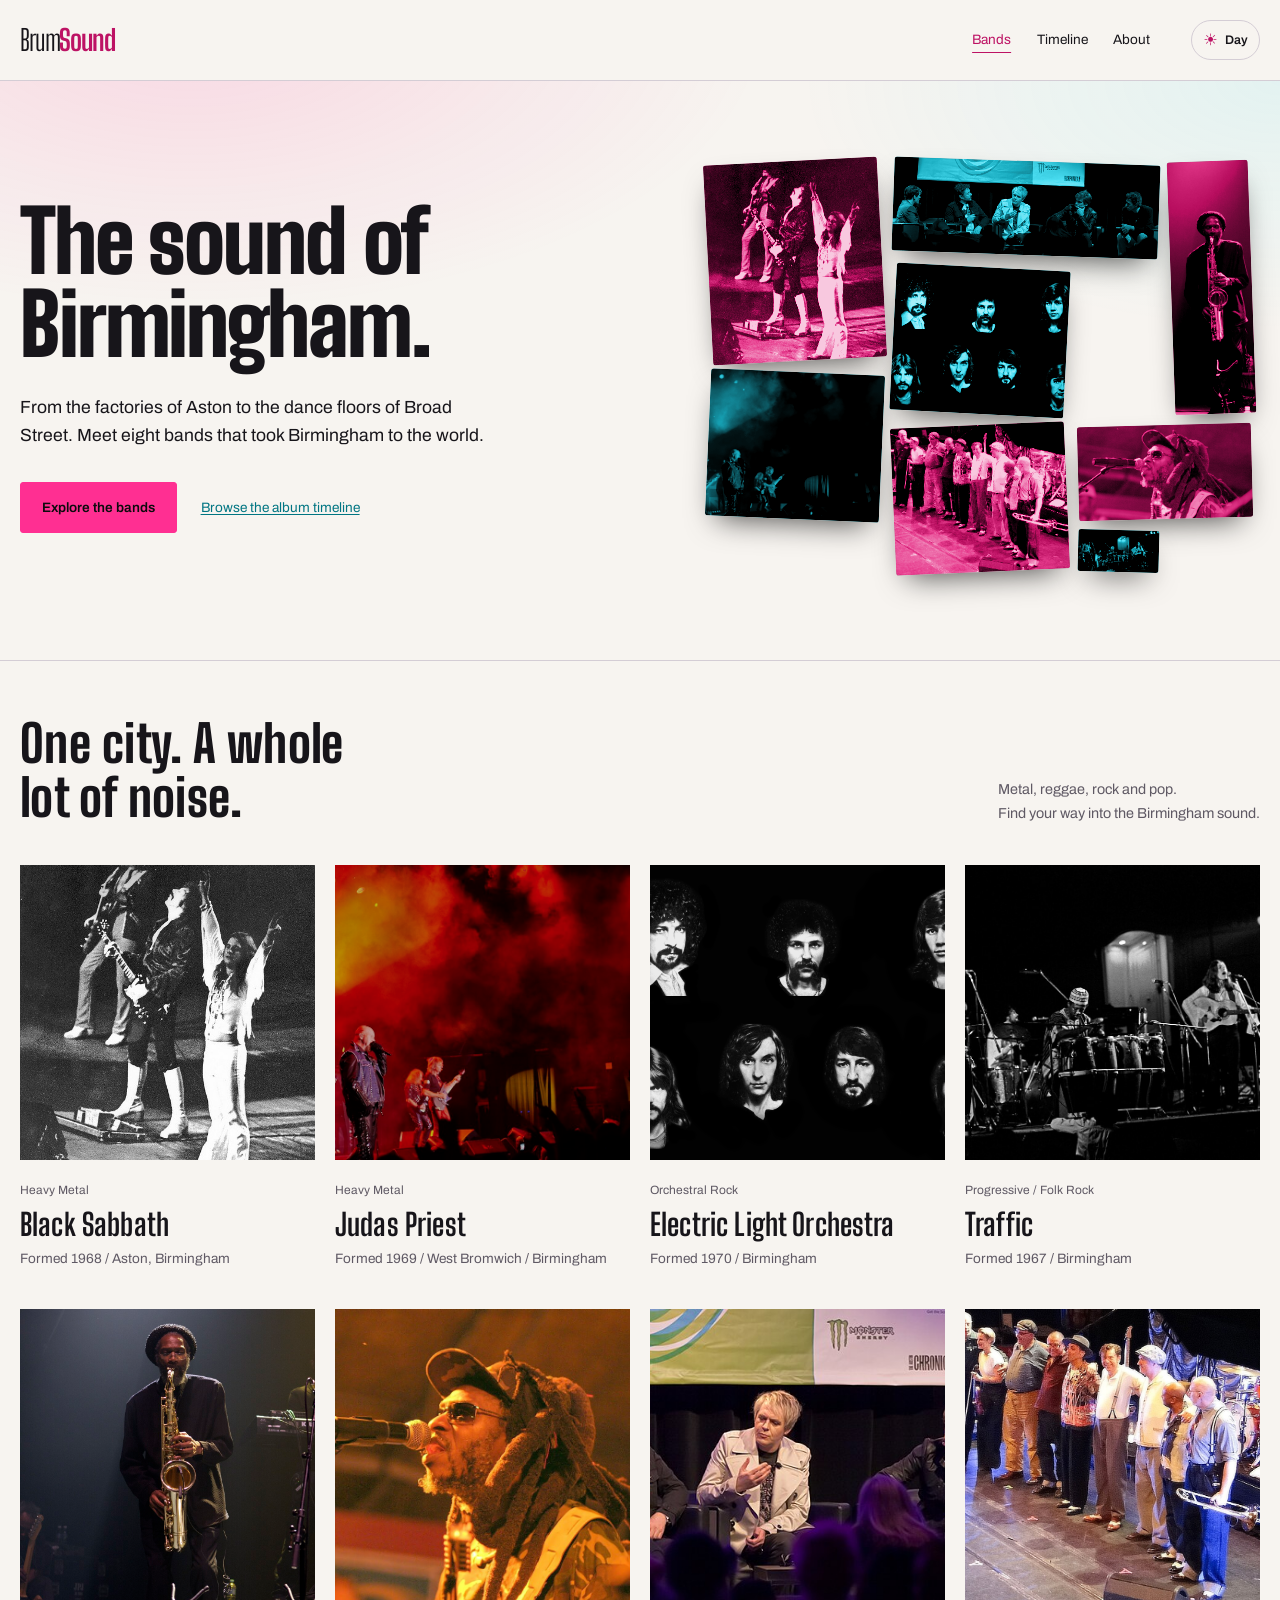
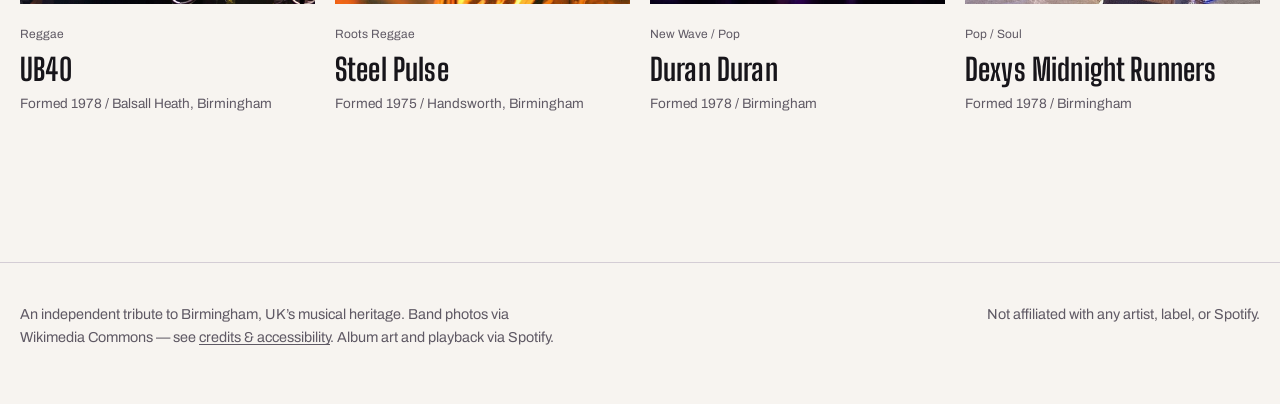
==== commit c0669399: "chore: restored collage & color scheme" ====
--- a/index.html
+++ b/index.html
@@ -32,11 +32,15 @@
         <p class="lede">From the factories of Aston to the dance floors of Broad Street. Meet eight bands that took Birmingham to the world.</p>
         <div class="hero-actions"><a class="btn" href="#bands">Explore the bands</a><a class="text-link" href="timeline.html">Browse the album timeline</a></div>
       </div>
-      <div class="hero-art" aria-hidden="true">
-        <div class="sleeve-photo"><img src="images/black-sabbath.jpg" alt="" width="501" height="640" fetchpriority="high"></div>
-        <div class="sleeve-inset"><img src="images/duran-duran.jpg" alt="" width="960" height="357"></div>
-        <span class="sleeve-caption">Black Sabbath / Duran Duran</span>
-        <span class="record-label">Made in<br>Birmingham</span>
+      <div class="hero-collage" aria-hidden="true">
+        <div class="collage-tile ct-1"><img src="images/black-sabbath.jpg" alt="" fetchpriority="high" width="501" height="640"></div>
+        <div class="collage-tile ct-2"><img src="images/duran-duran.jpg" alt="" loading="lazy" width="960" height="357"></div>
+        <div class="collage-tile ct-3"><img src="images/ub40.jpg" alt="" loading="lazy" width="960" height="1440"></div>
+        <div class="collage-tile ct-4"><img src="images/elo.png" alt="" loading="lazy" width="846" height="582"></div>
+        <div class="collage-tile ct-5"><img src="images/steel-pulse.jpg" alt="" loading="lazy" width="960" height="640"></div>
+        <div class="collage-tile ct-6"><img src="images/judas-priest.jpg" alt="" loading="lazy" width="960" height="639"></div>
+        <div class="collage-tile ct-7"><img src="images/dexys.jpg" alt="" loading="lazy" width="960" height="779"></div>
+        <div class="collage-tile ct-8"><img src="images/traffic.jpg" alt="" loading="lazy" width="960" height="641"></div>
       </div>
     </div>
   </section>
--- a/css/base.css
+++ b/css/base.css
@@ -1,18 +1,18 @@
-/* BrumSound: cobalt record sleeves, bold condensed type, quiet archive layouts. */
+/* BrumSound: pink and cyan photo collage, bold condensed type, quiet archive layouts. */
 
 @import url('https://fonts.googleapis.com/css2?family=Big+Shoulders+Display:wght@600;700;800;900&family=Archivo:wght@400;500;600&display=swap');
 
 :root {
-  --bg: #161d30;
-  --bg-elevated: #202b43;
-  --bg-card: #25324b;
-  --text: #f5f8ff;
-  --text-muted: #b5c3dc;
-  --border: #45516b;
+  --bg: #0b0b0d;
+  --bg-elevated: #16151a;
+  --bg-card: #1b1a20;
+  --text: #f4f2f0;
+  --text-muted: #a8a5b0;
+  --border: #2b2a32;
 
   /* the one thread that ties every page together, metal or pop */
-  --accent: #aec9ff;
-  --accent-2: #b9d5ff;
+  --accent: #ff2f92;
+  --accent-2: #33e6ff;
 
   /* per-band mood, overridden by themes.css; sane defaults here */
   --accent-band: var(--accent);
@@ -30,39 +30,39 @@
 /* Follow the visitor's OS until they make an explicit choice. */
 @media (prefers-color-scheme: light) {
   :root:not([data-color-theme]) {
-    --bg: #f5f8ff;
-    --bg-elevated: #e3ecff;
+    --bg: #f7f4f0;
+    --bg-elevated: #eee9e3;
     --bg-card: #ffffff;
-    --text: #17233b;
-    --text-muted: #50617d;
-    --border: #c8d5eb;
+    --text: #17151a;
+    --text-muted: #5f5964;
+    --border: #d4cdd5;
     --band-tint: #f3edf2;
-    --accent: #234acb;
-    --accent-2: #234acb;
+    --accent: #bd1264;
+    --accent-2: #007582;
     color-scheme: light;
   }
 }
 
 :root[data-color-theme="light"] {
-  --bg: #f5f8ff;
-  --bg-elevated: #e3ecff;
+  --bg: #f7f4f0;
+  --bg-elevated: #eee9e3;
   --bg-card: #ffffff;
-  --text: #17233b;
-  --text-muted: #50617d;
-  --border: #c8d5eb;
+  --text: #17151a;
+  --text-muted: #5f5964;
+  --border: #d4cdd5;
   --band-tint: #f3edf2;
-  --accent: #234acb;
-  --accent-2: #234acb;
+  --accent: #bd1264;
+  --accent-2: #007582;
   color-scheme: light;
 }
 
 :root[data-color-theme="dark"] {
-  --bg: #161d30;
-  --bg-elevated: #202b43;
-  --bg-card: #25324b;
-  --text: #f5f8ff;
-  --text-muted: #b5c3dc;
-  --border: #45516b;
+  --bg: #0b0b0d;
+  --bg-elevated: #16151a;
+  --bg-card: #1b1a20;
+  --text: #f4f2f0;
+  --text-muted: #a8a5b0;
+  --border: #2b2a32;
   --band-tint: #141318;
   color-scheme: dark;
 }
@@ -124,8 +124,8 @@
   position: absolute;
   left: -999px;
   top: auto;
-  background: var(--accent);
-  color: #161d30;
+  background: #ff2f92;
+  color: #0b0b0d;
   padding: 0.75em 1.25em;
   font-weight: 600;
   z-index: 100;
@@ -185,7 +185,7 @@
 }
 .site-nav a:hover,
 .site-nav a[aria-current="page"] {
-  color: #161d30;
+  color: #0b0b0d;
   background: var(--accent);
 }
 
@@ -222,24 +222,89 @@
   gap: 1rem;
 }
 
-/* A single record-sleeve composition anchors the homepage. */
-.hero { padding: 4rem 0; background: #234acb; color: #fff; }
-.hero h1 { color: #fff; }
-.hero p.lede { font-size: 1.1rem; color: #e0e9ff; max-width: 48ch; }
+/* Intro copy and the original eight-band photo collage. */
+.hero {
+  padding: 4rem 0;
+  color: var(--text);
+  border-bottom: 1px solid var(--border);
+  background:
+    radial-gradient(60rem 30rem at 15% -10%, rgba(255,47,146,.14), transparent 60%),
+    radial-gradient(50rem 26rem at 100% 0%, rgba(51,230,255,.10), transparent 60%),
+    var(--bg);
+}
+.hero h1 { color: var(--text); }
+.hero p.lede { font-size: 1.1rem; color: var(--text); max-width: 48ch; }
 .hero-grid { display: grid; grid-template-columns: 1.1fr 1fr; gap: 4rem; align-items: center; }
 .home-page .hero { padding: 4rem 0 4.5rem; }
 .hero-copy h1 { font-size: clamp(4rem, 6.7vw, 6.4rem); line-height: .96; letter-spacing: -.025em; margin-bottom: 1.8rem; }
 .hero-actions { display: flex; gap: 1.5rem; align-items: center; flex-wrap: wrap; margin-top: 2rem; }
-.hero-actions .btn { background: #fff; color: #234acb; border-color: #fff; padding: .85rem 1.3rem; }
-.hero-actions .btn:hover { background: #dce7ff; }
-.hero-actions .text-link { color: #fff; font-size: .85rem; }
-.hero-art { position: relative; height: 440px; margin-right: 1.5rem; }
-.sleeve-photo { position: absolute; inset: 0 12% 0 0; overflow: hidden; background: #162444; }
-.sleeve-photo img { width: 100%; height: 100%; object-fit: cover; object-position: center 35%; filter: grayscale(1); }
-.sleeve-inset { position: absolute; width: 78%; bottom: 2rem; right: -1.5rem; border: 7px solid #dce7ff; transform: rotate(-7deg); background: #dce7ff; }
-.sleeve-inset img { width: 100%; height: auto; filter: grayscale(1); }
-.sleeve-caption { position: absolute; bottom: -2rem; left: 0; font-size: .7rem; color: #dce7ff; }
-.record-label { position: absolute; right: -1.5rem; top: 1rem; width: 112px; height: 112px; display: flex; align-items: center; justify-content: center; border-radius: 50%; background: #dce7ff; color: #234acb; font-size: .9rem; font-weight: 600; line-height: 1.25; text-align: center; transform: rotate(12deg); }
+.hero-actions .btn { background: #ff2f92; color: #0b0b0d; border-color: #ff2f92; padding: .85rem 1.3rem; }
+.hero-actions .btn:hover { background: transparent; color: var(--accent); }
+.hero-actions .text-link { color: var(--accent-2); font-size: .85rem; }
+/* hero photo collage: a pinned-up wall of the bands, in duotone */
+.hero-collage {
+  display: grid;
+  grid-template-columns: repeat(6, 1fr);
+  grid-auto-rows: 2.6rem;
+  gap: 0.7rem;
+  padding: 1rem 0.5rem;
+}
+.collage-tile {
+  position: relative;
+  isolation: isolate;
+  overflow: hidden;
+  border-radius: 3px;
+  box-shadow: 0 14px 30px -12px rgba(0, 0, 0, 0.7);
+  transform: rotate(var(--tilt, 0deg));
+  transition: transform 0.2s ease;
+}
+.collage-tile:hover { transform: rotate(var(--tilt, 0deg)) scale(1.04); z-index: 2; }
+.collage-tile img {
+  width: 100%;
+  height: 100%;
+  object-fit: cover;
+  filter: grayscale(1) contrast(1.2) brightness(0.85);
+}
+.collage-tile::after {
+  content: "";
+  position: absolute;
+  inset: 0;
+  mix-blend-mode: color;
+  background: var(--tile-tint, #ff2f92);
+  opacity: 0.82;
+  transition: opacity 0.2s ease;
+}
+.collage-tile:hover::after { opacity: 0.15; }
+
+.ct-1 { grid-column: 1 / 3; grid-row: 1 / 5; --tilt: -3deg; --tile-tint: #ff2f92; }
+.ct-2 { grid-column: 3 / 6; grid-row: 1 / 3; --tilt: 2deg; --tile-tint: #33e6ff; }
+.ct-3 { grid-column: 6 / 7; grid-row: 1 / 6; --tilt: -2deg; --tile-tint: #ff2f92; }
+.ct-4 { grid-column: 3 / 5; grid-row: 3 / 6; --tilt: 3deg; --tile-tint: #33e6ff; }
+.ct-5 { grid-column: 5 / 7; grid-row: 6 / 8; --tilt: -1.5deg; --tile-tint: #ff2f92; }
+.ct-6 { grid-column: 1 / 3; grid-row: 5 / 8; --tilt: 2.5deg; --tile-tint: #33e6ff; }
+.ct-7 { grid-column: 3 / 5; grid-row: 6 / 9; --tilt: -2.5deg; --tile-tint: #ff2f92; }
+.ct-8 { grid-column: 5 / 6; grid-row: 8 / 9; --tilt: 1.5deg; --tile-tint: #33e6ff; }
+
+@media (max-width: 58rem) {
+  .hero-collage { grid-auto-rows: 3.6rem; }
+}
+@media (max-width: 30rem) {
+  .hero-collage {
+    grid-template-columns: repeat(4, 1fr);
+    grid-auto-rows: 3.2rem;
+  }
+  .ct-1 { grid-column: 1 / 3; grid-row: 1 / 4; }
+  .ct-2 { grid-column: 3 / 5; grid-row: 1 / 3; }
+  .ct-3 { display: none; }
+  .ct-4 { grid-column: 3 / 5; grid-row: 3 / 5; }
+  .ct-5 { display: none; }
+  .ct-6 { grid-column: 1 / 3; grid-row: 4 / 6; }
+  .ct-7 { grid-column: 3 / 5; grid-row: 5 / 7; }
+  .ct-8 { display: none; }
+}
+@media (prefers-reduced-motion: reduce) {
+  .collage-tile:hover { transform: rotate(var(--tilt, 0deg)); }
+}
 .eyebrow { display: inline-block; font-size: .9rem; margin-bottom: 1rem; color: inherit; }
 .band-directory { padding-top: 3.5rem; scroll-margin-top: 6rem; }
 .directory-heading { display: flex; align-items: end; justify-content: space-between; gap: 2rem; }
@@ -247,14 +312,12 @@
 .directory-heading p { margin: 0; font-size: .9rem; }
 @media (max-width: 58rem) {
   .hero-grid { gap: 2rem; }
-  .hero-art { height: 370px; }
   .hero-copy h1 { font-size: clamp(3.6rem, 8vw, 6rem); }
 }
 @media (max-width: 42rem) {
   .hero-grid { grid-template-columns: 1fr; gap: 3rem; }
   .home-page .hero { padding: 2.5rem 0 4rem; }
   .hero-copy h1 { font-size: clamp(3.5rem, 13vw, 5.4rem); }
-  .hero-art { height: 350px; max-width: 450px; width: calc(100% - 1.5rem); }
   .directory-heading { display: block; }
   .directory-heading p { margin-top: 1rem; }
 }
@@ -414,9 +477,9 @@
   text-decoration: none;
   padding: 0.7em 1.3em;
   border-radius: var(--shape-radius, 6px);
-  background: #234acb;
-  color: #fff;
-  border: 1px solid #234acb;
+  background: #ff2f92;
+  color: #0b0b0d;
+  border: 1px solid #ff2f92;
 }
 .btn:hover { background: transparent; color: var(--accent); }
 .btn-outline {
